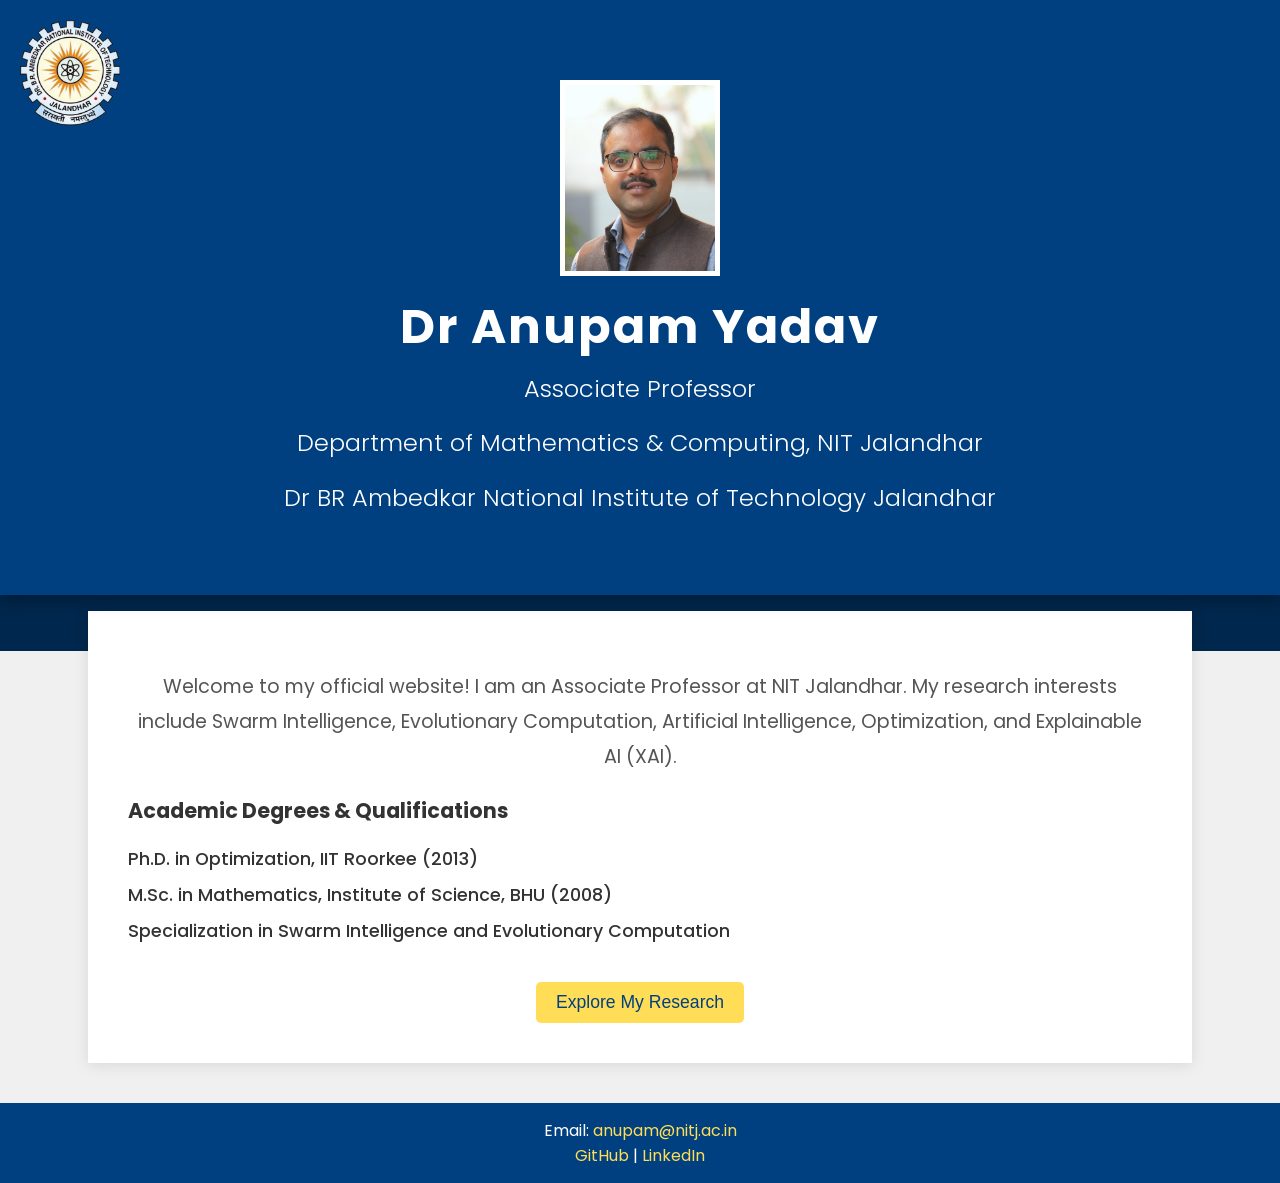
==== index.html @ 60e3e06e "Update index.html" ====
<!DOCTYPE html>
<html lang="en">
<head>
    <meta charset="UTF-8">
    <meta name="viewport" content="width=device-width, initial-scale=1.0">
    <title>Dr Anupam Yadav - NIT Jalandhar</title>
    <style>
        @import url('https://fonts.googleapis.com/css2?family=Poppins:wght@300;400;600&display=swap');

        body {
            font-family: 'Poppins', sans-serif;
            margin: 0;
            padding: 0;
            background-color: #f0f0f0;
        }

        /* Header styling */
        header {
            background-color: #004080;
            color: #fff;
            padding: 60px 0;
            text-align: center;
            box-shadow: 0px 5px 15px rgba(0, 0, 0, 0.3);
            position: relative;
        }

         /* Add logo and profile image */
        .logo {
            position: absolute;
            top: 20px;
            left: 20px;
            width: 100px;  /* Adjust logo size */
            height: auto;
        }

       .profile-image {
            width: 150px;  /* Adjust profile image size */
            height: auto;
           /* border-radius: 50%;*/
            border: 5px solid #fff;
            margin-top: 20px;
        }

        /* Title and subtitle */
        header h1 {
            font-size: 3rem;
            margin: 20px 0 10px;
            letter-spacing: 2px;
            line-height: 1.0
        }

        header h2 {
            font-size: 1.5rem;
            font-weight: 300;
            line-height: 1.0
            margin-bottom: 15px;
        }

        /* Navigation bar */
        nav {
            background-color: #00274d;
            padding: 15px;
            text-align: center;
        }

        nav ul {
            list-style-type: none;
            margin: 0;
            padding: 0;
        }

        nav ul li {
            display: inline-block;
            margin: 0 15px;
        }

        nav ul li a {
            color: #fff;
            font-size: 1.1rem;
            text-decoration: none;
            font-weight: 600;
        }

        nav ul li a:hover {
            color: #ffdd57;
        }

        /* Main content */
        section {
            padding: 40px;
            background-color: #fff;
            margin: -40px auto 40px;
            width: 80%;
            box-shadow: 0px 2px 15px rgba(0, 0, 0, 0.1);
            text-align: center;
        }

        section p {
            font-size: 1.2rem;
            color: #555;
            line-height: 1.8;
            margin-bottom: 20px;
        }

        .degrees {
            margin-top: 20px;
            font-size: 1.1rem;
            text-align: left;
            color: #333;
        }

        .degrees ul {
            list-style-type: none;
            padding: 0;
        }

        .degrees ul li {
            margin-bottom: 10px;
            font-weight: 500;
        }

        .button-primary {
            background-color: #ffdd57;
            color: #004080;
            border: none;
            padding: 10px 20px;
            font-size: 1.1rem;
            border-radius: 5px;
            cursor: pointer;
            transition: background-color 0.3s ease;
            margin-top: 20px;
        }

        .button-primary:hover {
            background-color: #ffc107;
        }

        /* Footer styling */
        footer {
            background-color: #004080;
            color: #fff;
            text-align: center;
            padding: 15px;
        }

        footer p {
            margin: 0;
        }

        footer a {
            color: #ffdd57;
            text-decoration: none;
        }

        footer a:hover {
            text-decoration: underline;
        }

    </style>
</head>
<body>

    <!-- Header section with profile image and logo -->
    <header>
        <!-- Institute logo -->
        <img src="Logo_of_NIT_Jalandhar.png" alt="Institute Logo" class="logo">

        <!-- Profile image -->
        <img src="SSM02790.JPG" alt="Profile Image" class="profile-image">

        <h1>Dr Anupam Yadav</h1>
        <h2>Associate Professor</h2>
        <h2>Department of Mathematics & Computing, NIT Jalandhar</h2>
        <h2>Dr BR Ambedkar National Institute of Technology Jalandhar</h2>
    </header>

    <!-- Navigation bar -->
    <nav>
        <ul>
            <li><a href="about.html">About Me</a></li>
            <li><a href="research.html">Research</a></li>
            <li><a href="publications.html">Publications</a></li>
            <li><a href="contact.html">Contact</a></li>
        </ul>
    </nav>

    <!-- Main content section -->
    <section>
        <p>Welcome to my official website! I am an Associate Professor at NIT Jalandhar. My research interests include Swarm Intelligence, Evolutionary Computation, Artificial Intelligence, Optimization, and Explainable AI (XAI).</p>
       
        
        <!-- Degrees and Qualifications -->
        <div class="degrees">
            <h3>Academic Degrees & Qualifications</h3>
            <ul>
                <li>Ph.D. in Optimization, IIT Roorkee (2013)</li>
                <li>M.Sc. in Mathematics, Institute of Science, BHU (2008)</li>
                <li>Specialization in Swarm Intelligence and Evolutionary Computation</li>
            </ul>
        </div>

        <!-- Call to action button -->
        <button class="button-primary" onclick="location.href='research.html'">Explore My Research</button>
    </section>

    <!-- Footer with contact details -->
    <footer>
        <p>Email: <a href="mailto:anupam@nitj.ac.in">anupam@nitj.ac.in</a></p>
        <p><a href="https://github.com/anupuam">GitHub</a> | <a href="https://www.linkedin.com/in/anupuam/">LinkedIn</a></p>
    </footer>

</body>
</html>
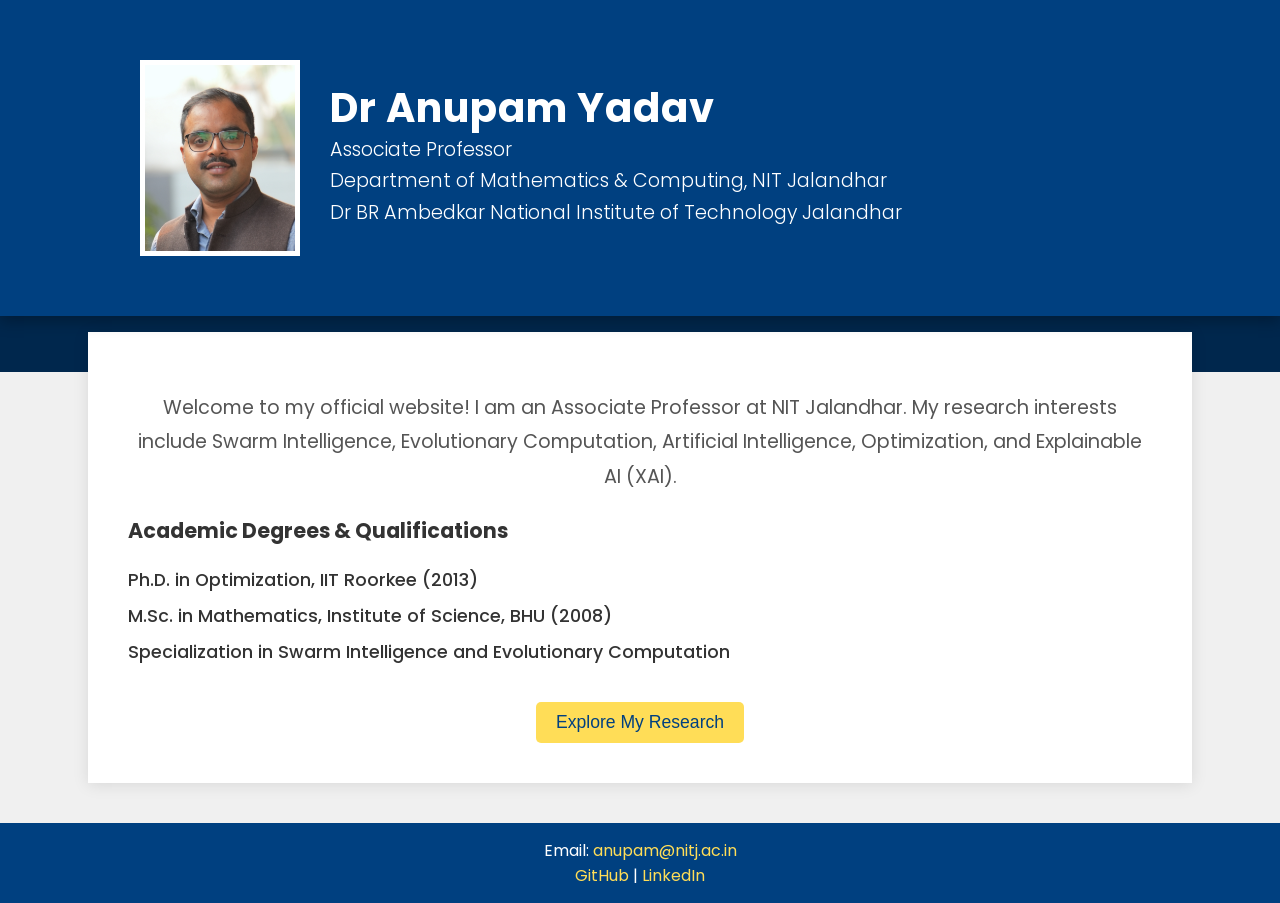
==== commit 127140e3: "Update index.html" ====
--- a/index.html
+++ b/index.html
@@ -19,41 +19,57 @@
             background-color: #004080;
             color: #fff;
             padding: 60px 0;
-            text-align: center;
+            display: flex;
+            align-items: center;
+            justify-content: center;
             box-shadow: 0px 5px 15px rgba(0, 0, 0, 0.3);
             position: relative;
         }
 
-         /* Add logo and profile image */
+        /* Flex container for image and text */
+        .header-container {
+            display: flex;
+            align-items: center;
+            justify-content: space-between;
+            max-width: 1000px;
+            width: 100%;
+            padding: 0 20px;
+        }
+
+        /* Add logo and profile image */
         .logo {
             position: absolute;
             top: 20px;
             left: 20px;
-            width: 100px;  /* Adjust logo size */
+            width: 100px;
             height: auto;
         }
 
-       .profile-image {
-            width: 150px;  /* Adjust profile image size */
+        .profile-image {
+            width: 150px;
             height: auto;
-           /* border-radius: 50%;*/
             border: 5px solid #fff;
-            margin-top: 20px;
-        }
-
-        /* Title and subtitle */
-        header h1 {
-            font-size: 3rem;
-            margin: 20px 0 10px;
-            letter-spacing: 2px;
-            line-height: 1.0
-        }
-
-        header h2 {
-            font-size: 1.5rem;
+            margin-right: 30px;
+        }
+
+        /* Text styling for name and title */
+        .header-text {
+            flex-grow: 1;
+            text-align: left;
+        }
+
+        .header-text h1 {
+            font-size: 2.5rem;
+            margin: 0;
+            letter-spacing: 1px;
+            line-height: 1.2;
+        }
+
+        .header-text h2 {
+            font-size: 1.2rem;
             font-weight: 300;
-            line-height: 1.0
-            margin-bottom: 15px;
+            margin: 5px 0;
+            line-height: 1.4;
         }
 
         /* Navigation bar */
@@ -160,18 +176,20 @@
 </head>
 <body>
 
-    <!-- Header section with profile image and logo -->
+    <!-- Header section with profile image and name side by side -->
     <header>
-        <!-- Institute logo -->
-        <img src="Logo_of_NIT_Jalandhar.png" alt="Institute Logo" class="logo">
-
-        <!-- Profile image -->
-        <img src="SSM02790.JPG" alt="Profile Image" class="profile-image">
-
-        <h1>Dr Anupam Yadav</h1>
-        <h2>Associate Professor</h2>
-        <h2>Department of Mathematics & Computing, NIT Jalandhar</h2>
-        <h2>Dr BR Ambedkar National Institute of Technology Jalandhar</h2>
+        <div class="header-container">
+            <!-- Profile image -->
+            <img src="SSM02790.JPG" alt="Profile Image" class="profile-image">
+
+            <!-- Text (name and title) -->
+            <div class="header-text">
+                <h1>Dr Anupam Yadav</h1>
+                <h2>Associate Professor</h2>
+                <h2>Department of Mathematics & Computing, NIT Jalandhar</h2>
+                <h2>Dr BR Ambedkar National Institute of Technology Jalandhar</h2>
+            </div>
+        </div>
     </header>
 
     <!-- Navigation bar -->
@@ -188,7 +206,6 @@
     <section>
         <p>Welcome to my official website! I am an Associate Professor at NIT Jalandhar. My research interests include Swarm Intelligence, Evolutionary Computation, Artificial Intelligence, Optimization, and Explainable AI (XAI).</p>
        
-        
         <!-- Degrees and Qualifications -->
         <div class="degrees">
             <h3>Academic Degrees & Qualifications</h3>
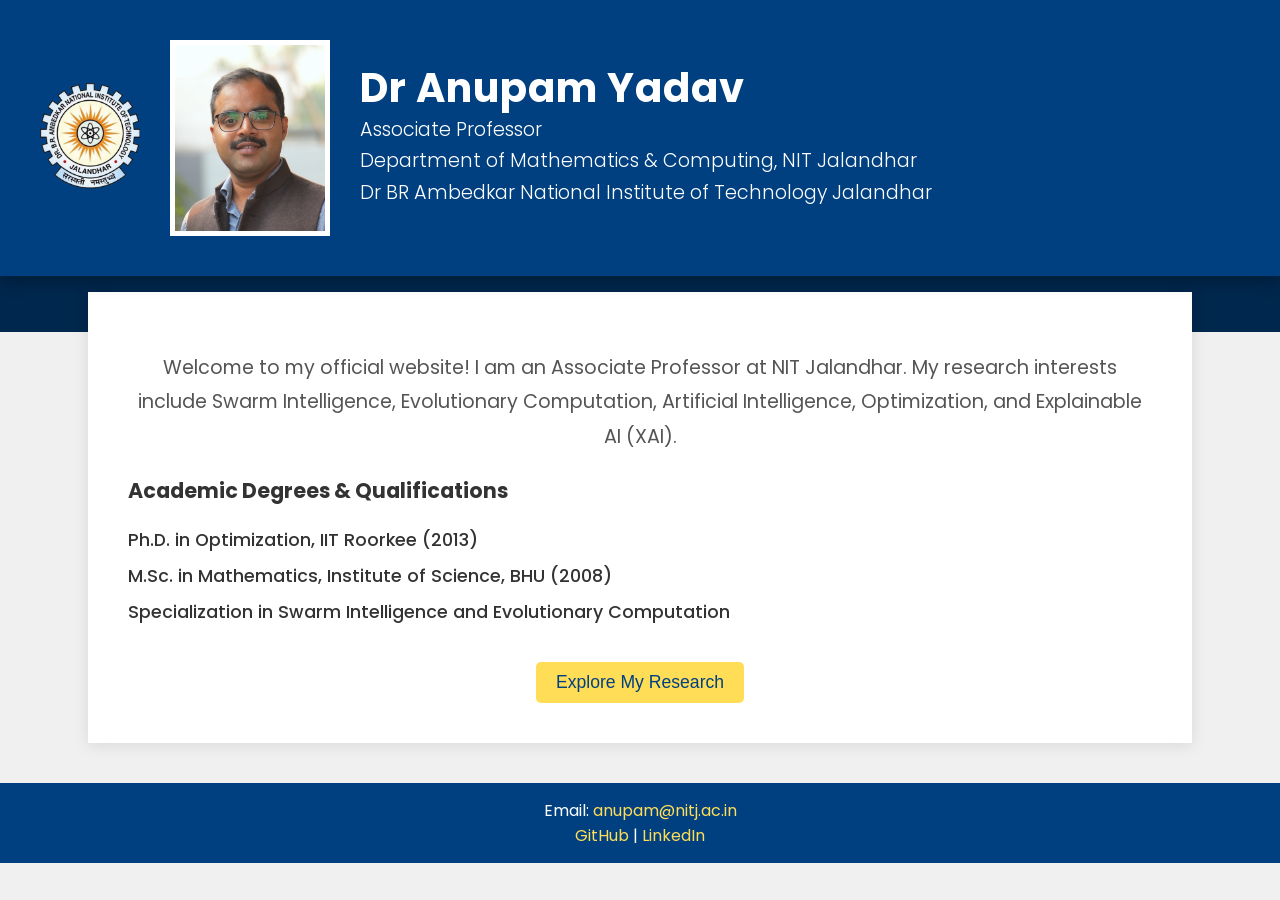
==== commit cf008a58: "Update index.html" ====
--- a/index.html
+++ b/index.html
@@ -18,33 +18,32 @@
         header {
             background-color: #004080;
             color: #fff;
-            padding: 60px 0;
+            padding: 40px 0;
             display: flex;
+            justify-content: center;
             align-items: center;
-            justify-content: center;
             box-shadow: 0px 5px 15px rgba(0, 0, 0, 0.3);
             position: relative;
         }
 
-        /* Flex container for image and text */
+        /* Flex container for logo, image, and text */
         .header-container {
             display: flex;
             align-items: center;
             justify-content: space-between;
-            max-width: 1000px;
+            max-width: 1200px;
             width: 100%;
             padding: 0 20px;
         }
 
-        /* Add logo and profile image */
+        /* Logo styling */
         .logo {
-            position: absolute;
-            top: 20px;
-            left: 20px;
             width: 100px;
             height: auto;
-        }
-
+            margin-right: 30px;
+        }
+
+        /* Profile image styling */
         .profile-image {
             width: 150px;
             height: auto;
@@ -176,9 +175,12 @@
 </head>
 <body>
 
-    <!-- Header section with profile image and name side by side -->
+    <!-- Header section with logo, profile image, and name side by side -->
     <header>
         <div class="header-container">
+            <!-- Institute logo -->
+            <img src="Logo_of_NIT_Jalandhar.png" alt="Institute Logo" class="logo">
+
             <!-- Profile image -->
             <img src="SSM02790.JPG" alt="Profile Image" class="profile-image">
 
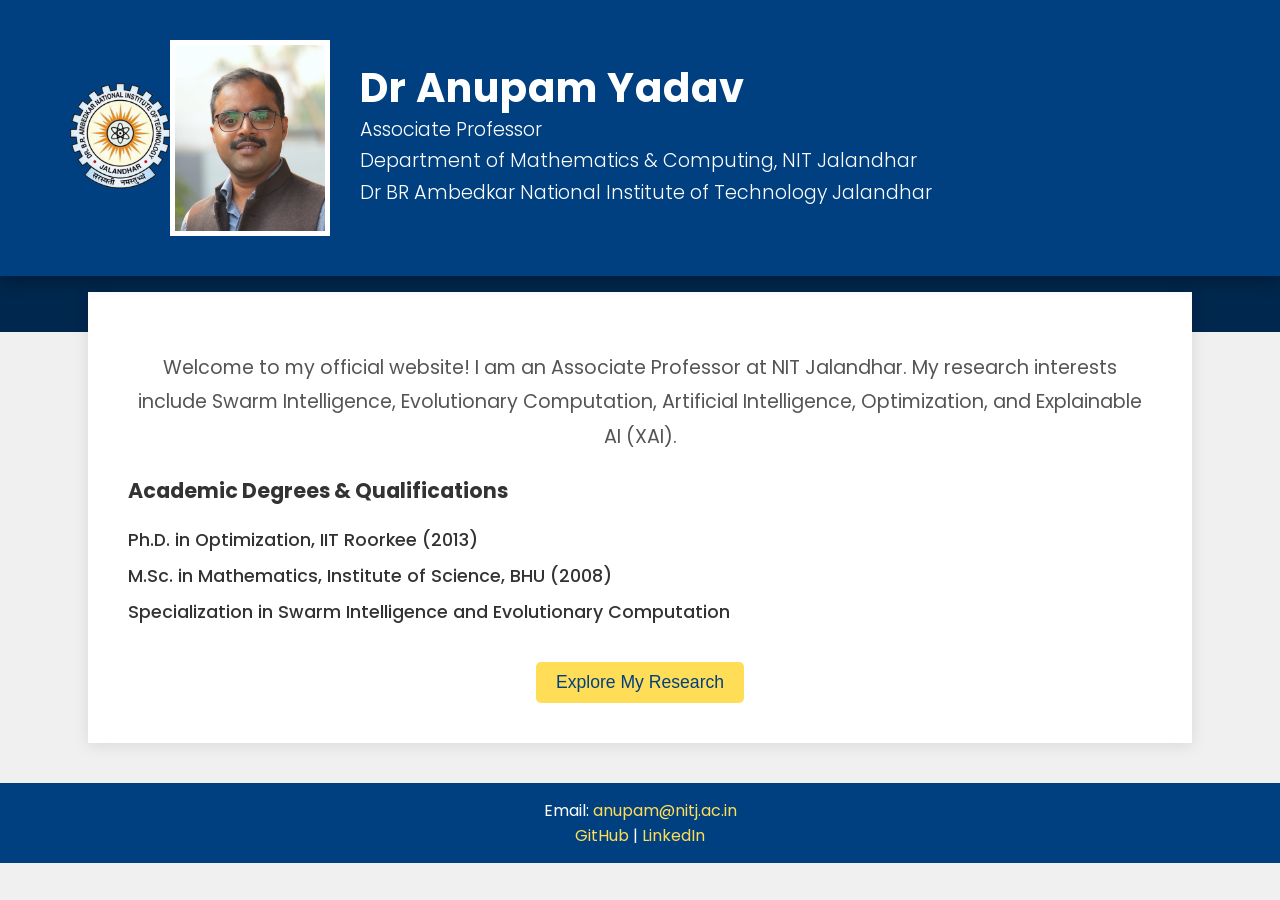
==== commit 08ee5e53: "Update index.html" ====
--- a/index.html
+++ b/index.html
@@ -40,7 +40,7 @@
         .logo {
             width: 100px;
             height: auto;
-            margin-right: 30px;
+            margin-left: 30px;
         }
 
         /* Profile image styling */
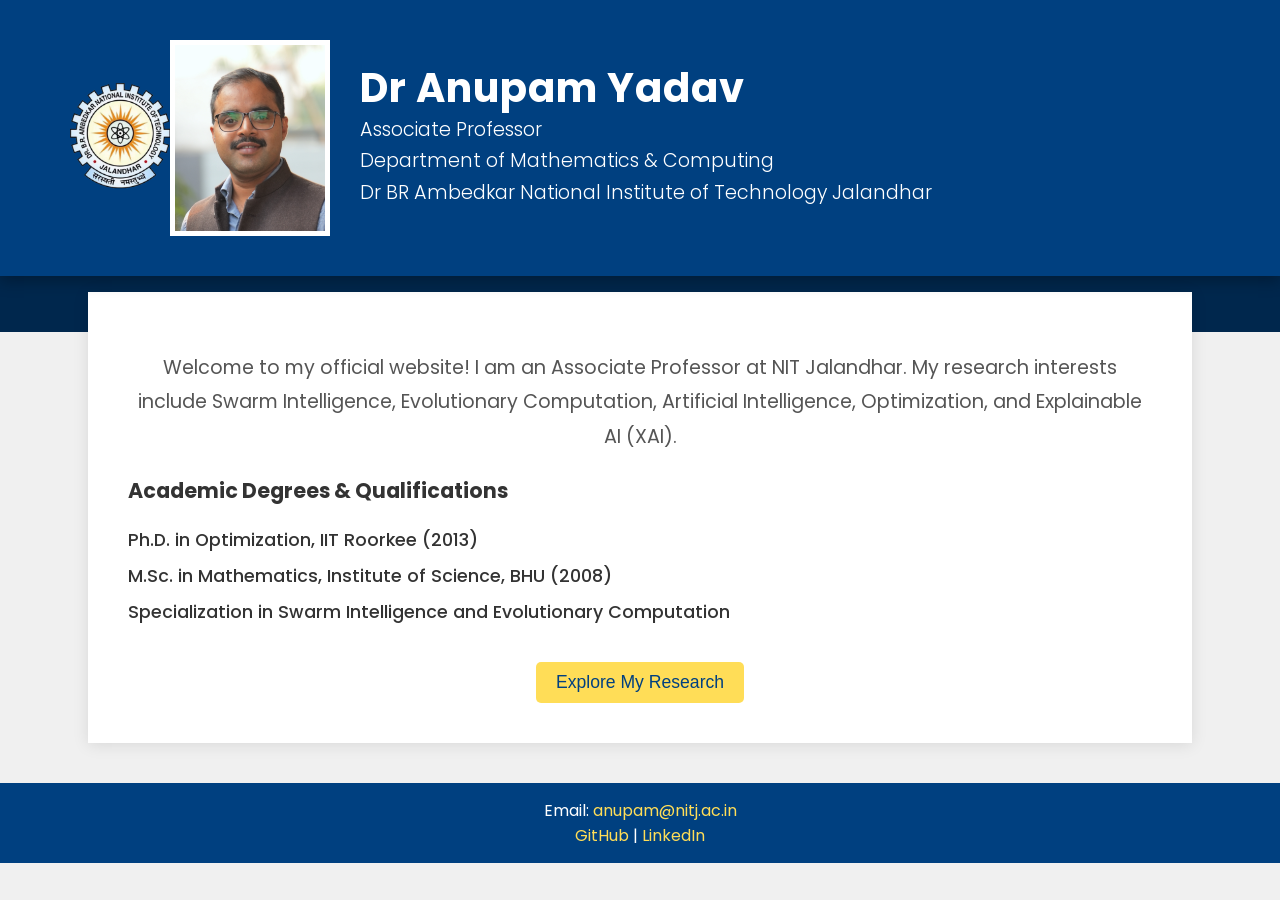
==== commit a5df68e8: "Update index.html" ====
--- a/index.html
+++ b/index.html
@@ -188,7 +188,7 @@
             <div class="header-text">
                 <h1>Dr Anupam Yadav</h1>
                 <h2>Associate Professor</h2>
-                <h2>Department of Mathematics & Computing, NIT Jalandhar</h2>
+                <h2>Department of Mathematics & Computing </h2>
                 <h2>Dr BR Ambedkar National Institute of Technology Jalandhar</h2>
             </div>
         </div>
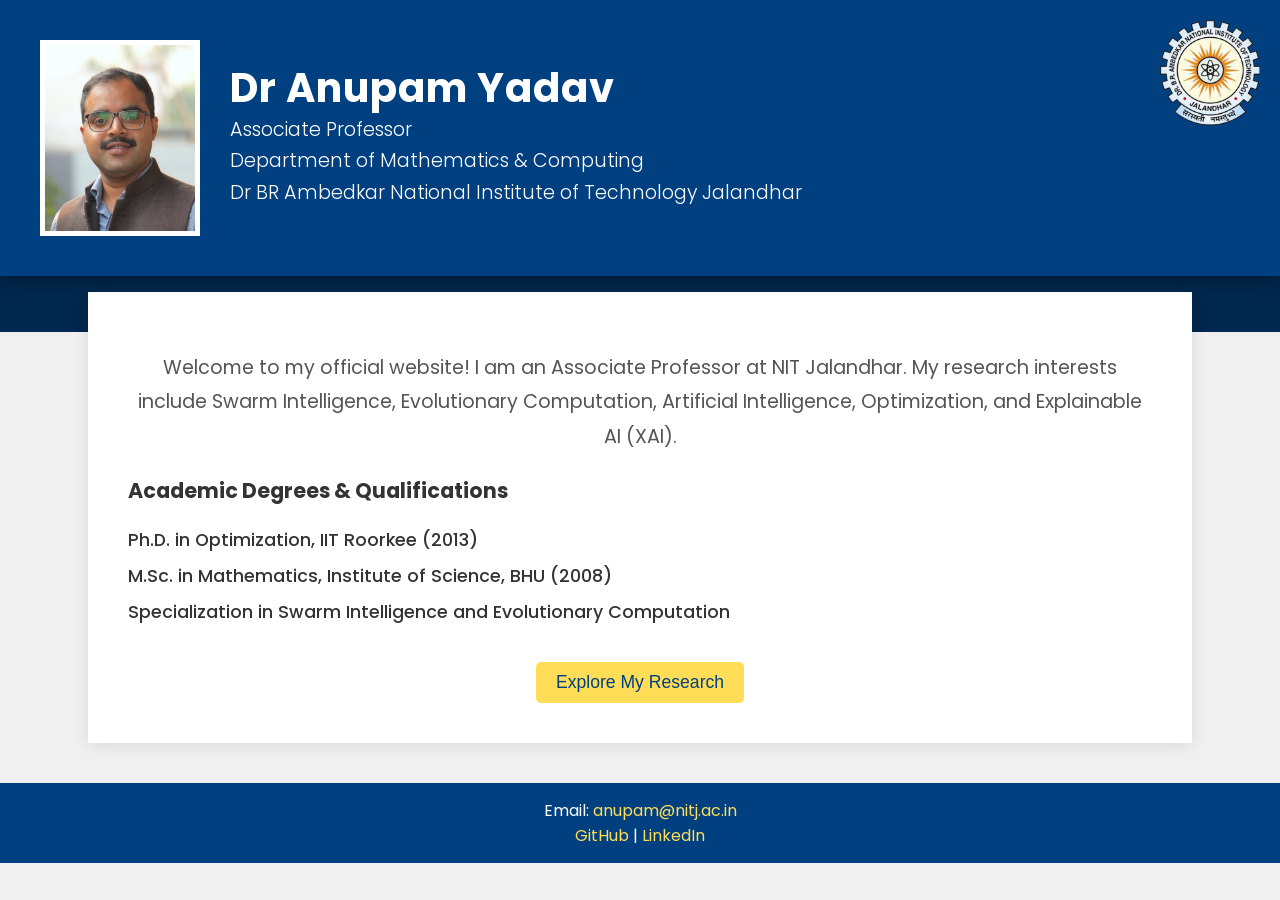
==== commit 440cbcd7: "Update index.html" ====
--- a/index.html
+++ b/index.html
@@ -38,9 +38,11 @@
 
         /* Logo styling */
         .logo {
+            position: absolute;
+            top: 20px;
+            right: 20px;
             width: 100px;
             height: auto;
-            margin-left: 30px;
         }
 
         /* Profile image styling */
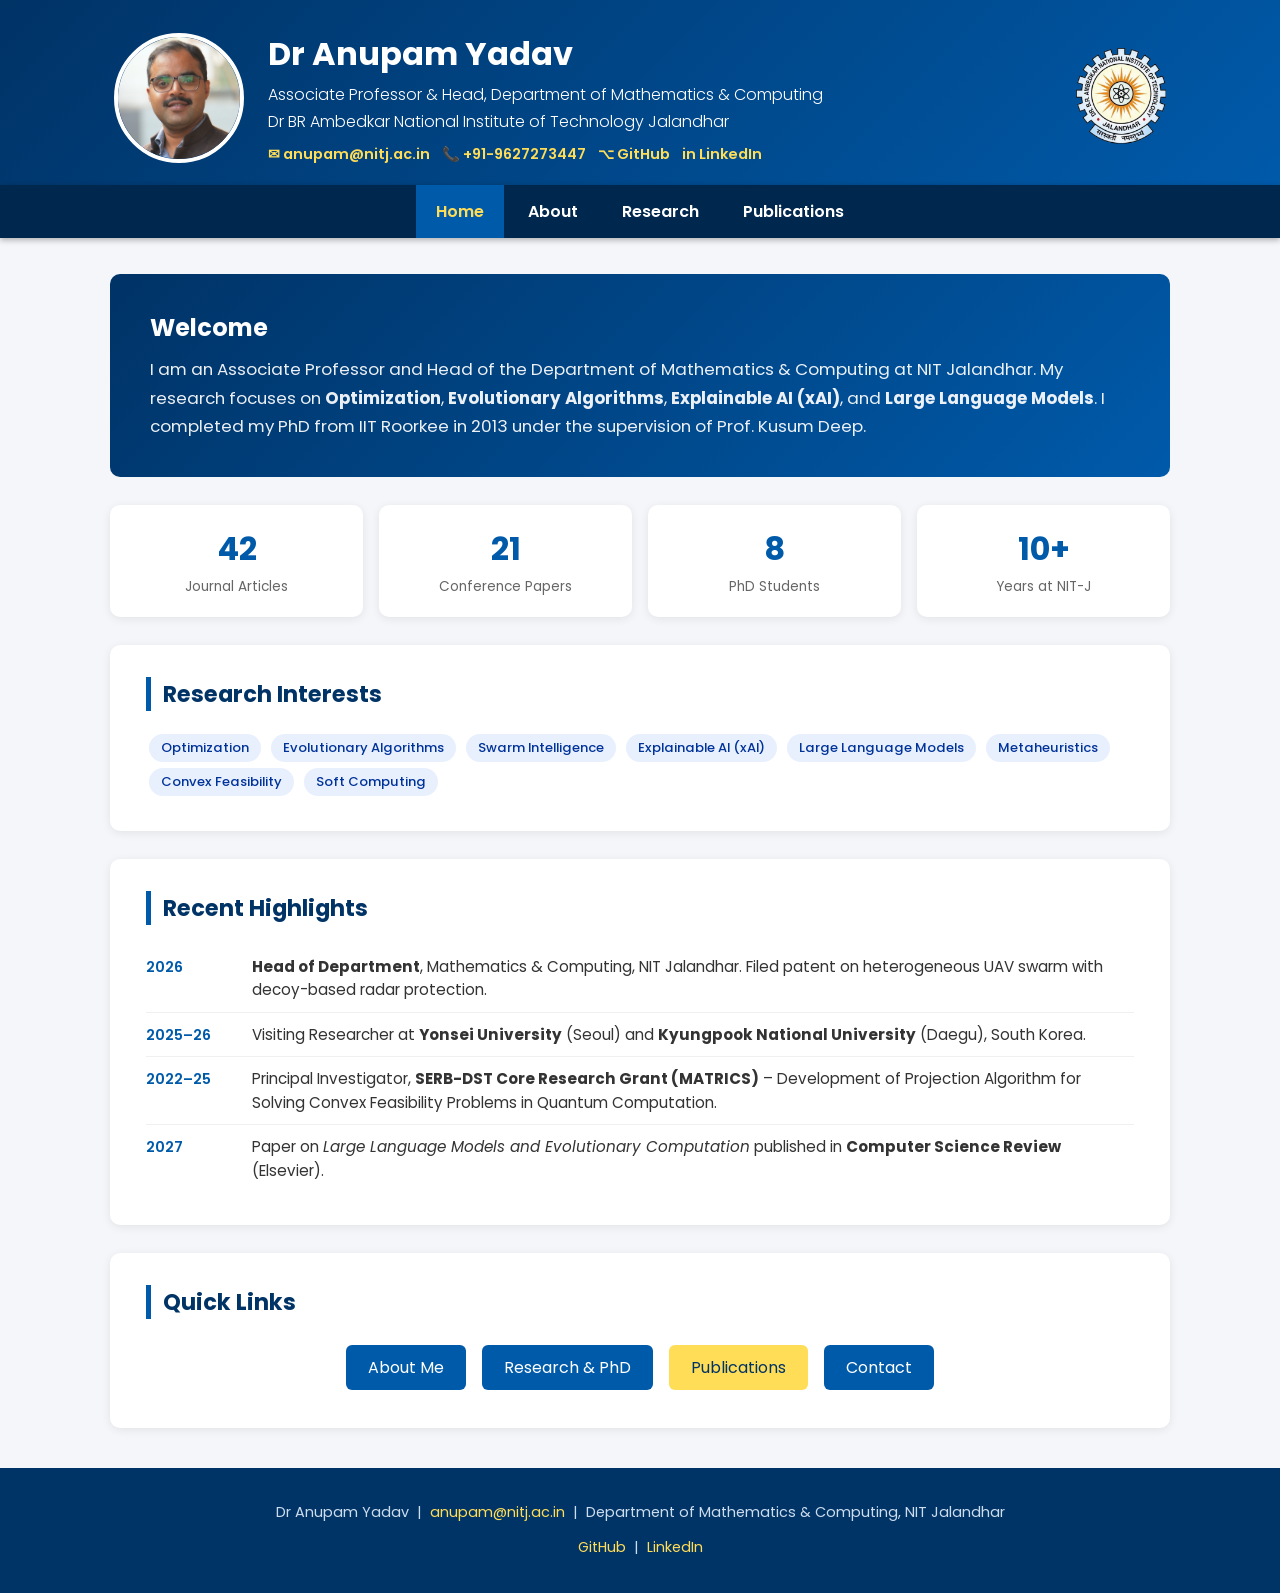
==== commit 3c56333f: "Redesign website with rich CV content and BibTeX publications backend Agent-Logs-Url: https://github" ====
--- a/index.html
+++ b/index.html
@@ -3,232 +3,104 @@
 <head>
     <meta charset="UTF-8">
     <meta name="viewport" content="width=device-width, initial-scale=1.0">
-    <title>Dr Anupam Yadav - NIT Jalandhar</title>
-    <style>
-        @import url('https://fonts.googleapis.com/css2?family=Poppins:wght@300;400;600&display=swap');
-
-        body {
-            font-family: 'Poppins', sans-serif;
-            margin: 0;
-            padding: 0;
-            background-color: #f0f0f0;
-        }
-
-        /* Header styling */
-        header {
-            background-color: #004080;
-            color: #fff;
-            padding: 40px 0;
-            display: flex;
-            justify-content: center;
-            align-items: center;
-            box-shadow: 0px 5px 15px rgba(0, 0, 0, 0.3);
-            position: relative;
-        }
-
-        /* Flex container for logo, image, and text */
-        .header-container {
-            display: flex;
-            align-items: center;
-            justify-content: space-between;
-            max-width: 1200px;
-            width: 100%;
-            padding: 0 20px;
-        }
-
-        /* Logo styling */
-        .logo {
-            position: absolute;
-            top: 20px;
-            right: 20px;
-            width: 100px;
-            height: auto;
-        }
-
-        /* Profile image styling */
-        .profile-image {
-            width: 150px;
-            height: auto;
-            border: 5px solid #fff;
-            margin-right: 30px;
-        }
-
-        /* Text styling for name and title */
-        .header-text {
-            flex-grow: 1;
-            text-align: left;
-        }
-
-        .header-text h1 {
-            font-size: 2.5rem;
-            margin: 0;
-            letter-spacing: 1px;
-            line-height: 1.2;
-        }
-
-        .header-text h2 {
-            font-size: 1.2rem;
-            font-weight: 300;
-            margin: 5px 0;
-            line-height: 1.4;
-        }
-
-        /* Navigation bar */
-        nav {
-            background-color: #00274d;
-            padding: 15px;
-            text-align: center;
-        }
-
-        nav ul {
-            list-style-type: none;
-            margin: 0;
-            padding: 0;
-        }
-
-        nav ul li {
-            display: inline-block;
-            margin: 0 15px;
-        }
-
-        nav ul li a {
-            color: #fff;
-            font-size: 1.1rem;
-            text-decoration: none;
-            font-weight: 600;
-        }
-
-        nav ul li a:hover {
-            color: #ffdd57;
-        }
-
-        /* Main content */
-        section {
-            padding: 40px;
-            background-color: #fff;
-            margin: -40px auto 40px;
-            width: 80%;
-            box-shadow: 0px 2px 15px rgba(0, 0, 0, 0.1);
-            text-align: center;
-        }
-
-        section p {
-            font-size: 1.2rem;
-            color: #555;
-            line-height: 1.8;
-            margin-bottom: 20px;
-        }
-
-        .degrees {
-            margin-top: 20px;
-            font-size: 1.1rem;
-            text-align: left;
-            color: #333;
-        }
-
-        .degrees ul {
-            list-style-type: none;
-            padding: 0;
-        }
-
-        .degrees ul li {
-            margin-bottom: 10px;
-            font-weight: 500;
-        }
-
-        .button-primary {
-            background-color: #ffdd57;
-            color: #004080;
-            border: none;
-            padding: 10px 20px;
-            font-size: 1.1rem;
-            border-radius: 5px;
-            cursor: pointer;
-            transition: background-color 0.3s ease;
-            margin-top: 20px;
-        }
-
-        .button-primary:hover {
-            background-color: #ffc107;
-        }
-
-        /* Footer styling */
-        footer {
-            background-color: #004080;
-            color: #fff;
-            text-align: center;
-            padding: 15px;
-        }
-
-        footer p {
-            margin: 0;
-        }
-
-        footer a {
-            color: #ffdd57;
-            text-decoration: none;
-        }
-
-        footer a:hover {
-            text-decoration: underline;
-        }
-
-    </style>
+    <title>Dr Anupam Yadav – Associate Professor, NIT Jalandhar</title>
+    <link rel="stylesheet" href="style.css">
 </head>
 <body>
 
-    <!-- Header section with logo, profile image, and name side by side -->
-    <header>
-        <div class="header-container">
-            <!-- Institute logo -->
-            <img src="Logo_of_NIT_Jalandhar.png" alt="Institute Logo" class="logo">
-
-            <!-- Profile image -->
-            <img src="SSM02790.JPG" alt="Profile Image" class="profile-image">
-
-            <!-- Text (name and title) -->
-            <div class="header-text">
-                <h1>Dr Anupam Yadav</h1>
-                <h2>Associate Professor</h2>
-                <h2>Department of Mathematics & Computing </h2>
-                <h2>Dr BR Ambedkar National Institute of Technology Jalandhar</h2>
+<header>
+    <div class="header-container">
+        <img src="SSM02790.JPG" alt="Dr Anupam Yadav" class="profile-image">
+        <div class="header-text">
+            <h1>Dr Anupam Yadav</h1>
+            <h2>Associate Professor &amp; Head, Department of Mathematics &amp; Computing</h2>
+            <h2>Dr BR Ambedkar National Institute of Technology Jalandhar</h2>
+            <div class="header-links">
+                <a href="mailto:anupam@nitj.ac.in">✉ anupam@nitj.ac.in</a>
+                <a href="tel:+919627273447">📞 +91-9627273447</a>
+                <a href="https://github.com/anupuam" target="_blank">⌥ GitHub</a>
+                <a href="https://www.linkedin.com/in/anupuam/" target="_blank">in LinkedIn</a>
             </div>
         </div>
-    </header>
+        <img src="Logo_of_NIT_Jalandhar.png" alt="NIT Jalandhar Logo" class="logo">
+    </div>
+</header>
 
-    <!-- Navigation bar -->
-    <nav>
-        <ul>
-            <li><a href="about.html">About Me</a></li>
-            <li><a href="research.html">Research</a></li>
-            <li><a href="publications.html">Publications</a></li>
-            <li><a href="contact.html">Contact</a></li>
+<nav>
+    <ul>
+        <li><a href="index.html" class="active">Home</a></li>
+        <li><a href="about.html">About</a></li>
+        <li><a href="research.html">Research</a></li>
+        <li><a href="publications.html">Publications</a></li>
+    </ul>
+</nav>
+
+<div class="page-content">
+
+    <div class="hero">
+        <h2>Welcome</h2>
+        <p>I am an Associate Professor and Head of the Department of Mathematics &amp; Computing at NIT Jalandhar. My research focuses on <strong>Optimization</strong>, <strong>Evolutionary Algorithms</strong>, <strong>Explainable AI (xAI)</strong>, and <strong>Large Language Models</strong>. I completed my PhD from IIT Roorkee in 2013 under the supervision of Prof. Kusum Deep.</p>
+    </div>
+
+    <!-- Stats -->
+    <div class="stats-row" id="stats-row">
+        <div class="stat-box"><div class="num" id="stat-journal">42</div><div class="label">Journal Articles</div></div>
+        <div class="stat-box"><div class="num" id="stat-conf">21</div><div class="label">Conference Papers</div></div>
+        <div class="stat-box"><div class="num" id="stat-phd">8</div><div class="label">PhD Students</div></div>
+        <div class="stat-box"><div class="num">10+</div><div class="label">Years at NIT-J</div></div>
+    </div>
+
+    <!-- Research Interests -->
+    <div class="card">
+        <h2 class="section-title">Research Interests</h2>
+        <span class="tag">Optimization</span>
+        <span class="tag">Evolutionary Algorithms</span>
+        <span class="tag">Swarm Intelligence</span>
+        <span class="tag">Explainable AI (xAI)</span>
+        <span class="tag">Large Language Models</span>
+        <span class="tag">Metaheuristics</span>
+        <span class="tag">Convex Feasibility</span>
+        <span class="tag">Soft Computing</span>
+    </div>
+
+    <!-- Recent Highlights -->
+    <div class="card">
+        <h2 class="section-title">Recent Highlights</h2>
+        <ul class="timeline">
+            <li>
+                <span class="year">2026</span>
+                <span class="detail"><strong>Head of Department</strong>, Mathematics &amp; Computing, NIT Jalandhar. Filed patent on heterogeneous UAV swarm with decoy-based radar protection.</span>
+            </li>
+            <li>
+                <span class="year">2025–26</span>
+                <span class="detail">Visiting Researcher at <strong>Yonsei University</strong> (Seoul) and <strong>Kyungpook National University</strong> (Daegu), South Korea.</span>
+            </li>
+            <li>
+                <span class="year">2022–25</span>
+                <span class="detail">Principal Investigator, <strong>SERB-DST Core Research Grant (MATRICS)</strong> – Development of Projection Algorithm for Solving Convex Feasibility Problems in Quantum Computation.</span>
+            </li>
+            <li>
+                <span class="year">2027</span>
+                <span class="detail">Paper on <em>Large Language Models and Evolutionary Computation</em> published in <strong>Computer Science Review</strong> (Elsevier).</span>
+            </li>
         </ul>
-    </nav>
+    </div>
 
-    <!-- Main content section -->
-    <section>
-        <p>Welcome to my official website! I am an Associate Professor at NIT Jalandhar. My research interests include Swarm Intelligence, Evolutionary Computation, Artificial Intelligence, Optimization, and Explainable AI (XAI).</p>
-       
-        <!-- Degrees and Qualifications -->
-        <div class="degrees">
-            <h3>Academic Degrees & Qualifications</h3>
-            <ul>
-                <li>Ph.D. in Optimization, IIT Roorkee (2013)</li>
-                <li>M.Sc. in Mathematics, Institute of Science, BHU (2008)</li>
-                <li>Specialization in Swarm Intelligence and Evolutionary Computation</li>
-            </ul>
-        </div>
+    <!-- Quick links -->
+    <div class="card" style="text-align:center;">
+        <h2 class="section-title" style="text-align:left;">Quick Links</h2>
+        <a href="about.html" style="text-decoration:none;"><button class="button-primary" style="background:#005aaa;color:#fff;border:none;padding:10px 22px;border-radius:6px;font-size:1rem;cursor:pointer;margin:6px;font-family:inherit;">About Me</button></a>
+        <a href="research.html" style="text-decoration:none;"><button class="button-primary" style="background:#005aaa;color:#fff;border:none;padding:10px 22px;border-radius:6px;font-size:1rem;cursor:pointer;margin:6px;font-family:inherit;">Research &amp; PhD</button></a>
+        <a href="publications.html" style="text-decoration:none;"><button class="button-primary" style="background:#ffdd57;color:#003366;border:none;padding:10px 22px;border-radius:6px;font-size:1rem;cursor:pointer;margin:6px;font-family:inherit;">Publications</button></a>
+        <a href="mailto:anupam@nitj.ac.in" style="text-decoration:none;"><button class="button-primary" style="background:#005aaa;color:#fff;border:none;padding:10px 22px;border-radius:6px;font-size:1rem;cursor:pointer;margin:6px;font-family:inherit;">Contact</button></a>
+    </div>
 
-        <!-- Call to action button -->
-        <button class="button-primary" onclick="location.href='research.html'">Explore My Research</button>
-    </section>
+</div>
 
-    <!-- Footer with contact details -->
-    <footer>
-        <p>Email: <a href="mailto:anupam@nitj.ac.in">anupam@nitj.ac.in</a></p>
-        <p><a href="https://github.com/anupuam">GitHub</a> | <a href="https://www.linkedin.com/in/anupuam/">LinkedIn</a></p>
-    </footer>
+<footer>
+    <p>Dr Anupam Yadav &nbsp;|&nbsp; <a href="mailto:anupam@nitj.ac.in">anupam@nitj.ac.in</a> &nbsp;|&nbsp; Department of Mathematics &amp; Computing, NIT Jalandhar</p>
+    <p><a href="https://github.com/anupuam">GitHub</a> &nbsp;|&nbsp; <a href="https://www.linkedin.com/in/anupuam/">LinkedIn</a></p>
+</footer>
 
 </body>
 </html>
--- a/style.css
+++ b/style.css
@@ -0,0 +1,292 @@
+@import url('https://fonts.googleapis.com/css2?family=Poppins:wght@300;400;500;600;700&display=swap');
+
+*, *::before, *::after { box-sizing: border-box; }
+
+body {
+    font-family: 'Poppins', sans-serif;
+    margin: 0;
+    padding: 0;
+    background-color: #f4f6f9;
+    color: #333;
+}
+
+/* ── Header ── */
+header {
+    background: linear-gradient(135deg, #003366 0%, #005aaa 100%);
+    color: #fff;
+    padding: 30px 0 20px;
+    box-shadow: 0 4px 12px rgba(0,0,0,.3);
+}
+
+.header-container {
+    display: flex;
+    align-items: center;
+    max-width: 1100px;
+    width: 100%;
+    margin: 0 auto;
+    padding: 0 24px;
+    gap: 24px;
+}
+
+.profile-image {
+    width: 130px;
+    height: 130px;
+    object-fit: cover;
+    border-radius: 50%;
+    border: 4px solid #fff;
+    flex-shrink: 0;
+}
+
+.logo {
+    width: 90px;
+    height: auto;
+    margin-left: auto;
+    flex-shrink: 0;
+}
+
+.header-text { flex: 1; }
+.header-text h1 { font-size: 2rem; margin: 0 0 4px; }
+.header-text h2 { font-size: 1rem; font-weight: 300; margin: 2px 0; }
+
+.header-links { margin-top: 10px; display: flex; gap: 12px; flex-wrap: wrap; }
+.header-links a {
+    color: #ffdd57;
+    text-decoration: none;
+    font-size: .9rem;
+    font-weight: 600;
+    display: flex;
+    align-items: center;
+    gap: 4px;
+}
+.header-links a:hover { text-decoration: underline; }
+
+/* ── Nav ── */
+nav {
+    background-color: #00274d;
+    padding: 0;
+    text-align: center;
+    position: sticky;
+    top: 0;
+    z-index: 100;
+    box-shadow: 0 2px 6px rgba(0,0,0,.3);
+}
+
+nav ul { list-style: none; margin: 0; padding: 0; }
+nav ul li { display: inline-block; }
+nav ul li a {
+    display: block;
+    color: #fff;
+    font-size: 1rem;
+    text-decoration: none;
+    font-weight: 600;
+    padding: 14px 20px;
+    transition: background .2s, color .2s;
+}
+nav ul li a:hover,
+nav ul li a.active { background-color: #005aaa; color: #ffdd57; }
+
+/* ── Page wrapper ── */
+.page-content {
+    max-width: 1100px;
+    margin: 36px auto;
+    padding: 0 20px;
+}
+
+/* ── Cards / sections ── */
+.card {
+    background: #fff;
+    border-radius: 10px;
+    box-shadow: 0 2px 10px rgba(0,0,0,.08);
+    padding: 32px 36px;
+    margin-bottom: 28px;
+}
+
+.section-title {
+    font-size: 1.4rem;
+    font-weight: 700;
+    color: #003366;
+    border-left: 5px solid #005aaa;
+    padding-left: 12px;
+    margin: 0 0 20px;
+}
+
+/* ── Tags / badges ── */
+.tag {
+    display: inline-block;
+    background: #e8f0fe;
+    color: #003399;
+    border-radius: 20px;
+    padding: 4px 12px;
+    font-size: .82rem;
+    font-weight: 500;
+    margin: 3px;
+}
+
+/* ── Timeline lists ── */
+.timeline { list-style: none; padding: 0; margin: 0; }
+.timeline li {
+    display: flex;
+    gap: 16px;
+    padding: 10px 0;
+    border-bottom: 1px solid #f0f0f0;
+    align-items: flex-start;
+}
+.timeline li:last-child { border-bottom: none; }
+.timeline .year {
+    min-width: 90px;
+    font-weight: 600;
+    color: #005aaa;
+    font-size: .9rem;
+    padding-top: 2px;
+}
+.timeline .detail { flex: 1; font-size: .95rem; line-height: 1.55; }
+
+/* ── Publication list ── */
+.pub-list { list-style: none; padding: 0; margin: 0; counter-reset: pub-counter; }
+.pub-item {
+    display: flex;
+    gap: 12px;
+    padding: 14px 0;
+    border-bottom: 1px solid #f0f0f0;
+    align-items: flex-start;
+    counter-increment: pub-counter;
+}
+.pub-item:last-child { border-bottom: none; }
+.pub-num {
+    min-width: 32px;
+    font-weight: 700;
+    color: #005aaa;
+    font-size: .95rem;
+    padding-top: 2px;
+    text-align: right;
+}
+.pub-body { flex: 1; }
+.pub-title { font-weight: 600; color: #222; font-size: .97rem; line-height: 1.45; }
+.pub-authors { color: #555; font-size: .88rem; margin: 3px 0; }
+.pub-venue { color: #005aaa; font-size: .88rem; font-style: italic; }
+.pub-year-badge {
+    display: inline-block;
+    background: #003366;
+    color: #fff;
+    border-radius: 4px;
+    padding: 1px 8px;
+    font-size: .78rem;
+    font-weight: 600;
+    margin-left: 6px;
+    vertical-align: middle;
+}
+
+/* BibTeX copy button */
+.bibtex-btn {
+    background: none;
+    border: 1px solid #aac;
+    border-radius: 4px;
+    padding: 2px 8px;
+    font-size: .78rem;
+    cursor: pointer;
+    color: #555;
+    margin-top: 6px;
+    transition: background .2s;
+}
+.bibtex-btn:hover { background: #e8f0fe; color: #003366; }
+
+.bibtex-box {
+    display: none;
+    background: #f8f8f0;
+    border: 1px solid #ccd;
+    border-radius: 6px;
+    padding: 10px 14px;
+    margin-top: 8px;
+    font-family: monospace;
+    font-size: .78rem;
+    white-space: pre-wrap;
+    color: #222;
+}
+.bibtex-box.open { display: block; }
+
+/* ── Pub filter bar ── */
+.filter-bar {
+    display: flex;
+    flex-wrap: wrap;
+    gap: 10px;
+    margin-bottom: 20px;
+    align-items: center;
+}
+.filter-bar input[type=text] {
+    flex: 1;
+    min-width: 200px;
+    padding: 8px 14px;
+    border: 1px solid #ccc;
+    border-radius: 6px;
+    font-size: .95rem;
+    outline: none;
+    transition: border .2s;
+}
+.filter-bar input[type=text]:focus { border-color: #005aaa; }
+.filter-btn {
+    padding: 8px 14px;
+    border: 1px solid #ccc;
+    border-radius: 6px;
+    background: #fff;
+    font-size: .88rem;
+    cursor: pointer;
+    font-family: inherit;
+    transition: background .2s, border-color .2s;
+}
+.filter-btn.active, .filter-btn:hover { background: #005aaa; color: #fff; border-color: #005aaa; }
+
+/* ── Stats row ── */
+.stats-row {
+    display: flex;
+    flex-wrap: wrap;
+    gap: 16px;
+    margin-bottom: 28px;
+}
+.stat-box {
+    background: #fff;
+    border-radius: 10px;
+    box-shadow: 0 2px 10px rgba(0,0,0,.08);
+    padding: 20px 28px;
+    text-align: center;
+    flex: 1;
+    min-width: 130px;
+}
+.stat-box .num {
+    font-size: 2rem;
+    font-weight: 700;
+    color: #005aaa;
+}
+.stat-box .label { font-size: .85rem; color: #666; margin-top: 4px; }
+
+/* ── Hero blurb on index ── */
+.hero {
+    background: linear-gradient(135deg, #003366 0%, #005aaa 100%);
+    color: #fff;
+    border-radius: 10px;
+    padding: 36px 40px;
+    margin-bottom: 28px;
+}
+.hero h2 { margin: 0 0 10px; font-size: 1.5rem; }
+.hero p { margin: 0; font-size: 1.05rem; line-height: 1.7; opacity: .92; }
+
+/* ── Footer ── */
+footer {
+    background-color: #003366;
+    color: #cde;
+    text-align: center;
+    padding: 20px;
+    font-size: .9rem;
+    margin-top: 40px;
+}
+footer a { color: #ffdd57; text-decoration: none; }
+footer a:hover { text-decoration: underline; }
+
+/* ── Responsive ── */
+@media (max-width: 680px) {
+    .header-container { flex-wrap: wrap; }
+    .logo { margin-left: 0; }
+    nav ul li a { padding: 10px 12px; font-size: .9rem; }
+    .card { padding: 20px 16px; }
+    .timeline li { flex-direction: column; gap: 4px; }
+    .pub-item { flex-direction: column; gap: 4px; }
+}
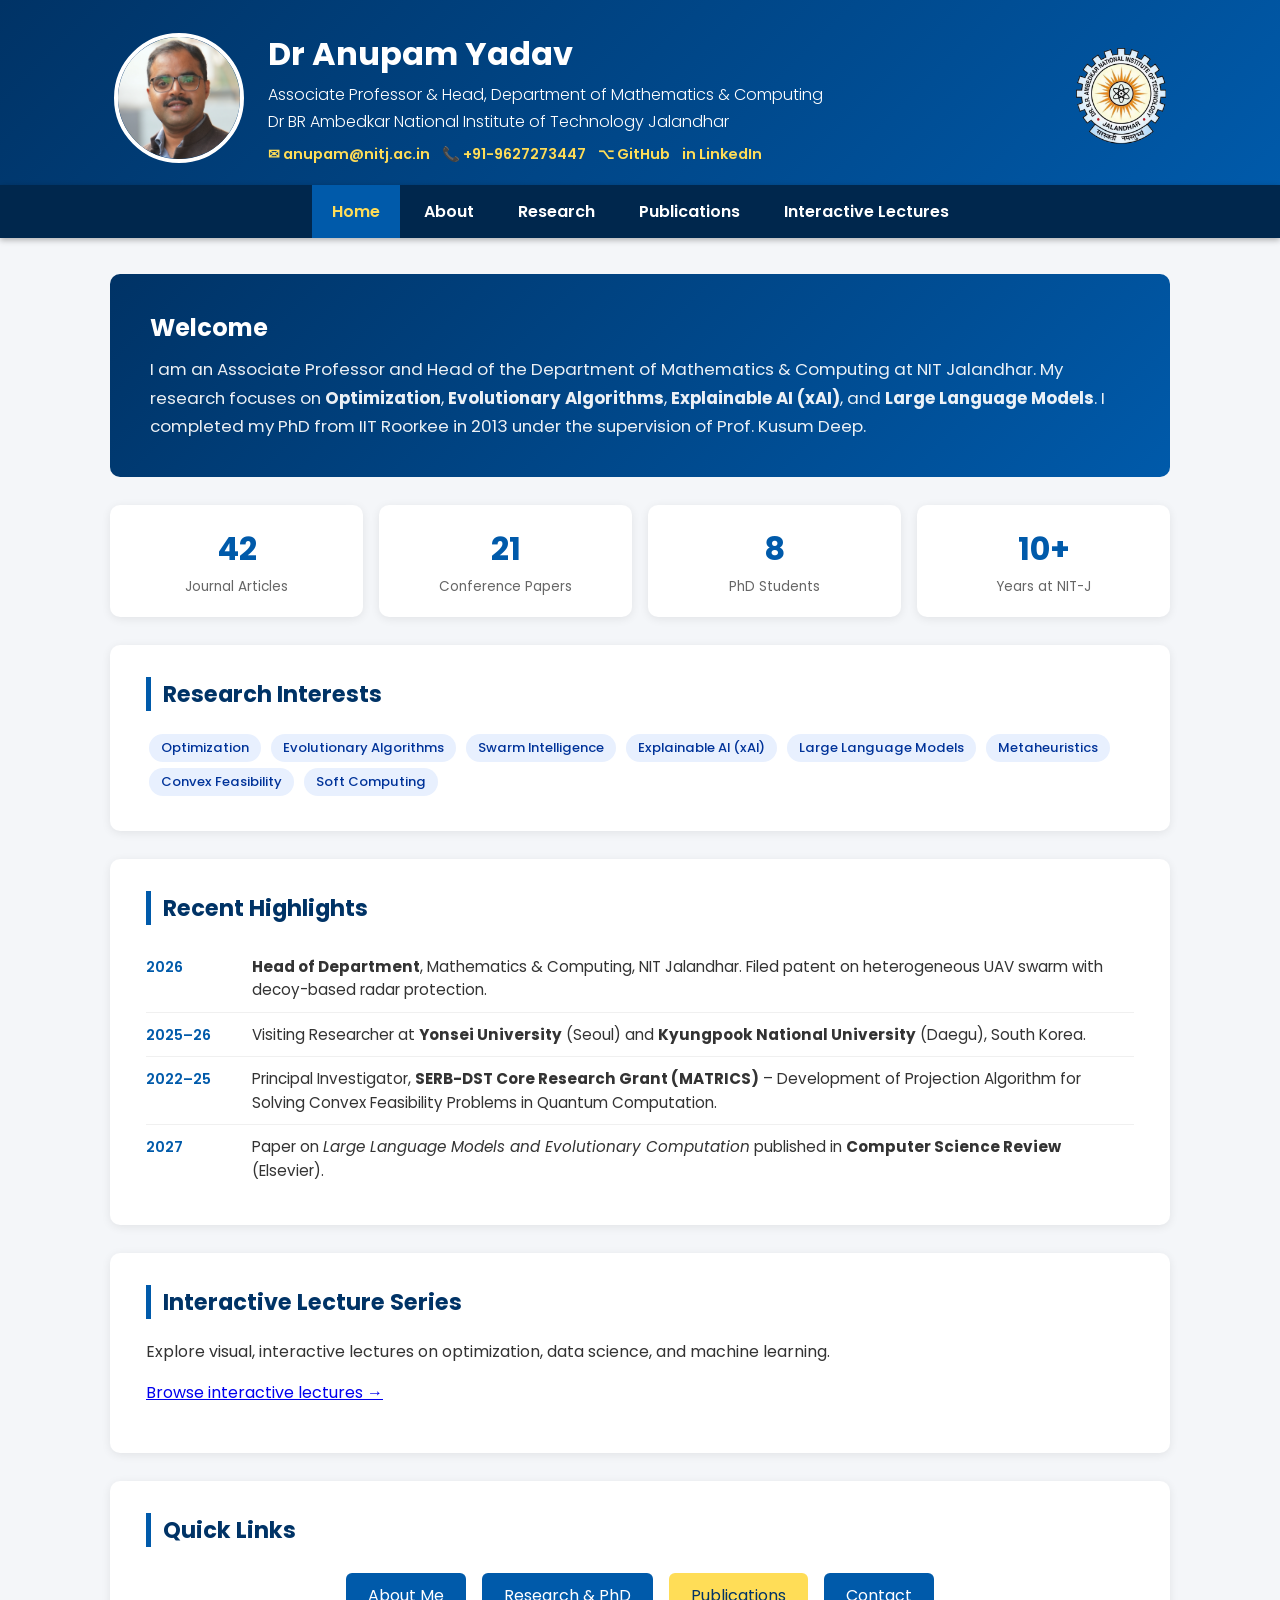
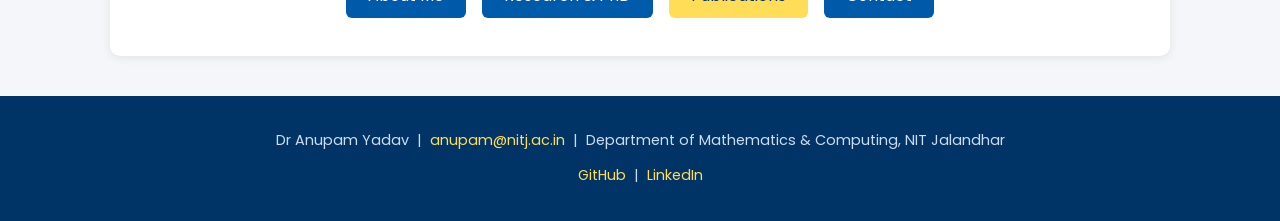
==== commit 800193eb: "Link interactive lectures from index.html" ====
--- a/index.html
+++ b/index.html
@@ -32,6 +32,7 @@
         <li><a href="about.html">About</a></li>
         <li><a href="research.html">Research</a></li>
         <li><a href="publications.html">Publications</a></li>
+        <li><a href="interactive-lectures.html">Interactive Lectures</a></li>
     </ul>
 </nav>
 
@@ -86,6 +87,9 @@
         </ul>
     </div>
 
+    <!-- Interactive teaching -->
+    <div class="card"><h2 class="section-title">Interactive Lecture Series</h2><p>Explore visual, interactive lectures on optimization, data science, and machine learning.</p><p><a href="interactive-lectures.html">Browse interactive lectures →</a></p></div>
+
     <!-- Quick links -->
     <div class="card" style="text-align:center;">
         <h2 class="section-title" style="text-align:left;">Quick Links</h2>
